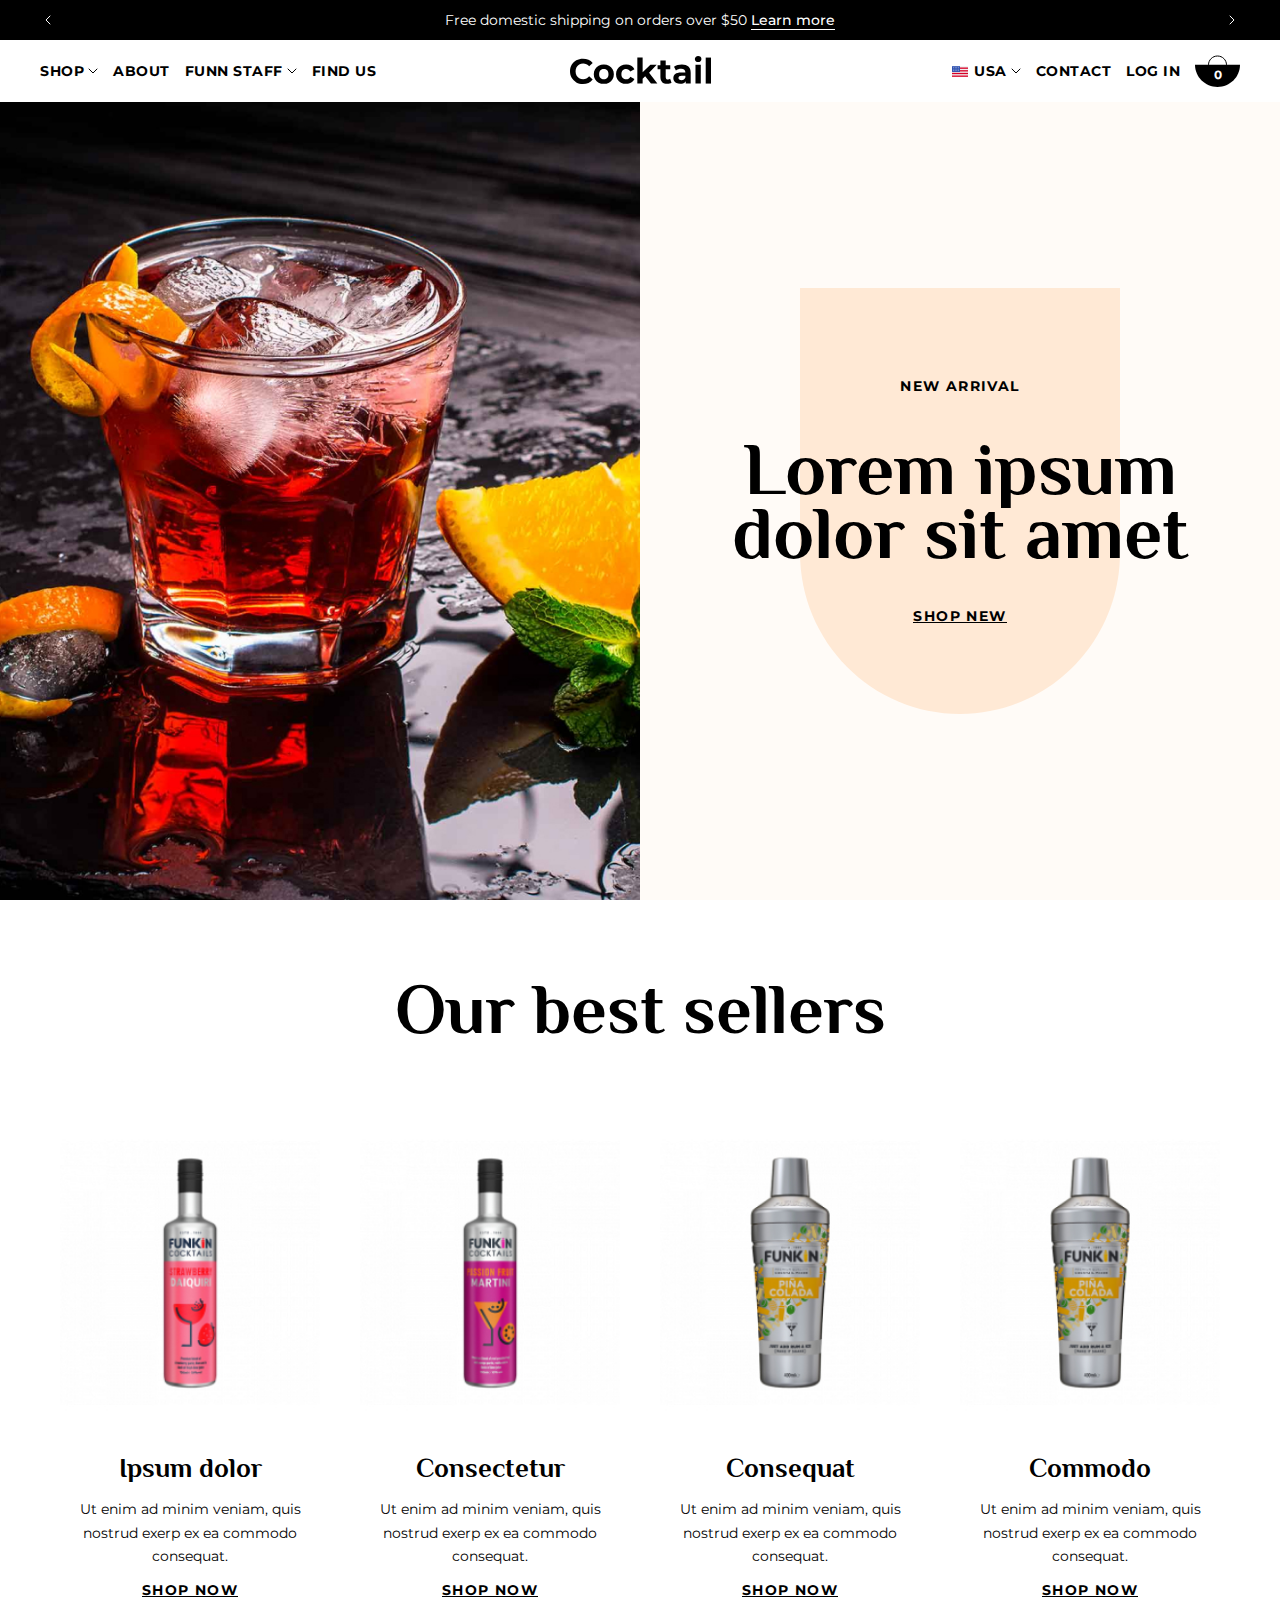
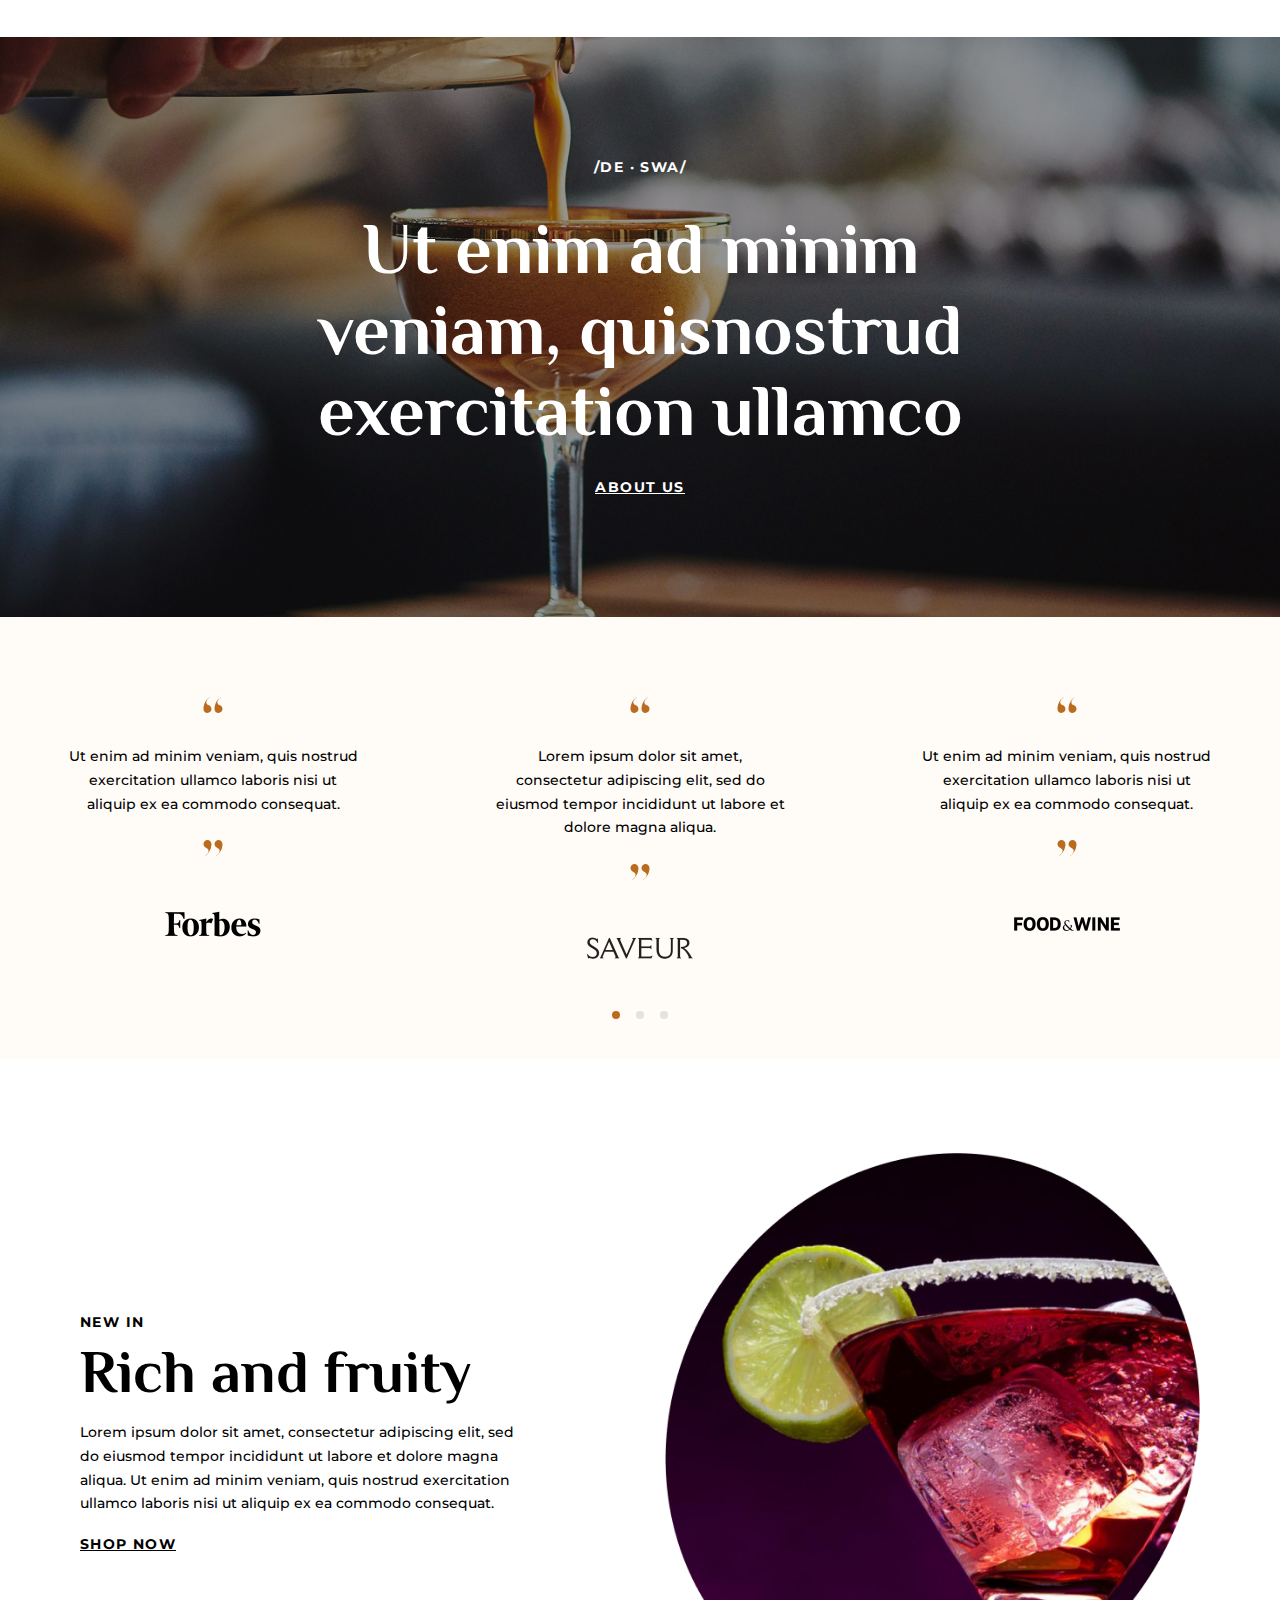
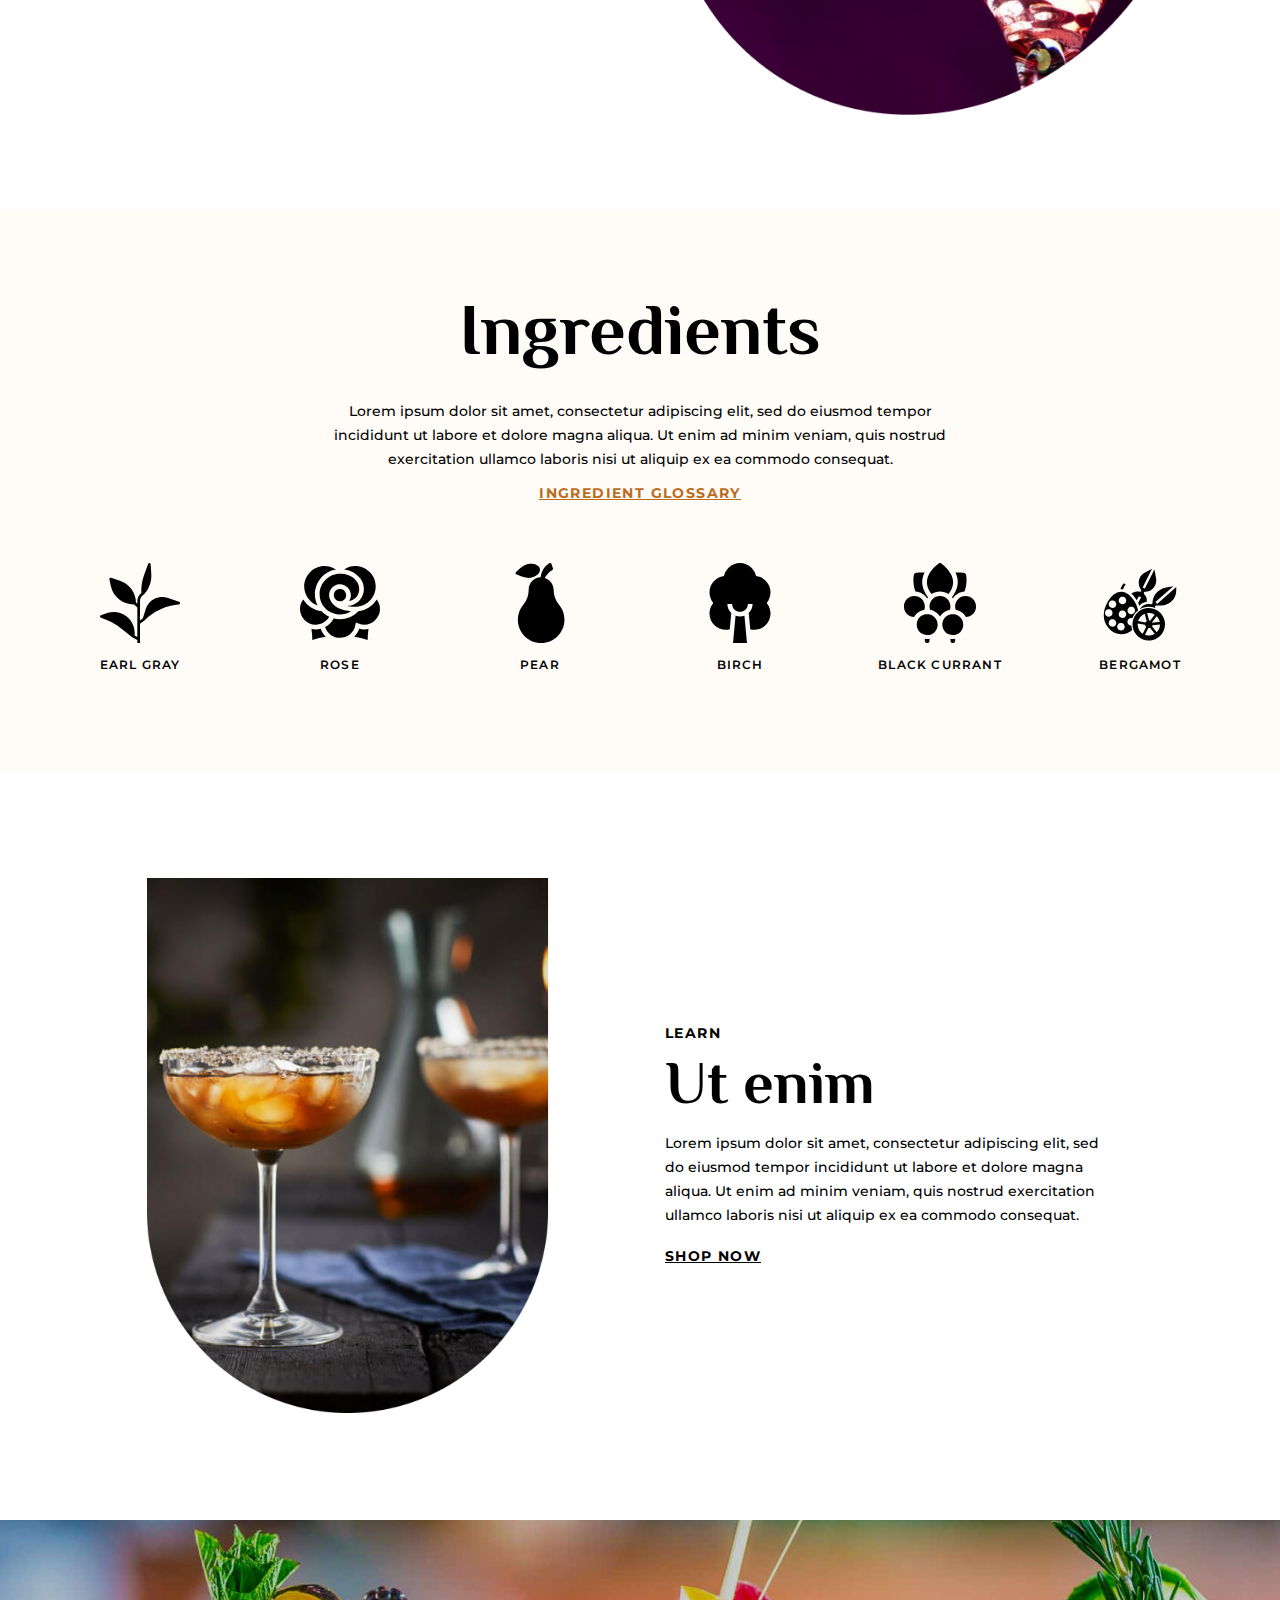
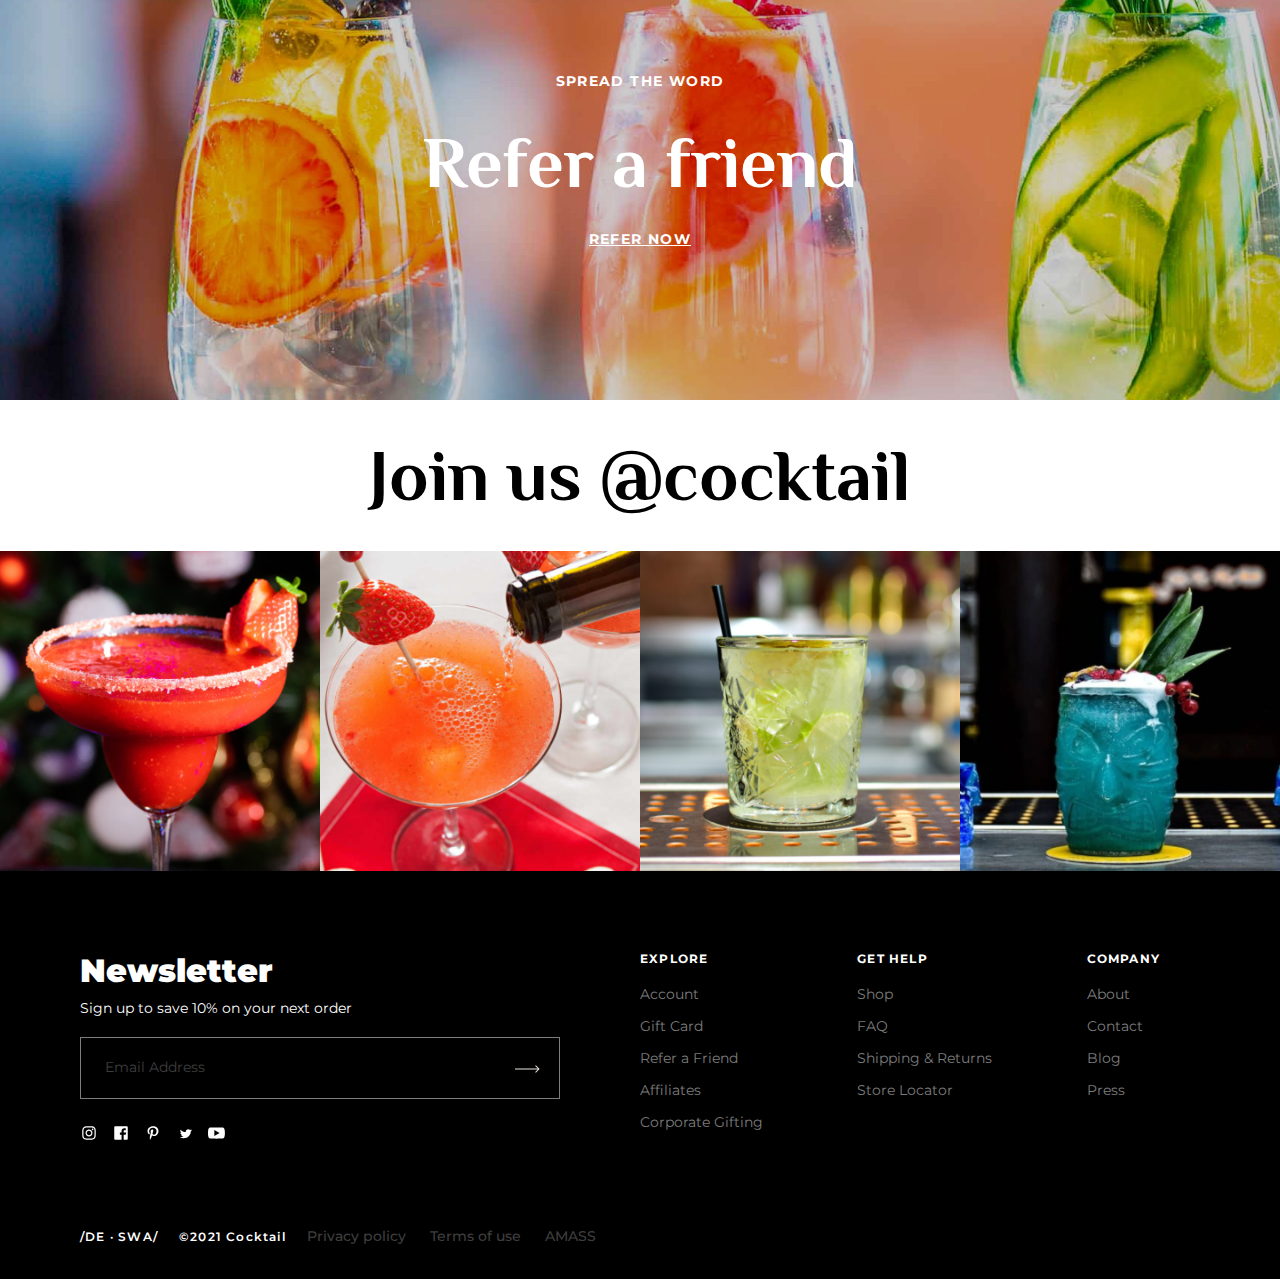
==== index.html @ e34db4f7 "first commit" ====
<!DOCTYPE html>
<html lang="en">
  <head>
    <meta charset="UTF-8" />
    <meta http-equiv="X-UA-Compatible" content="IE=edge" />
    <meta name="viewport" content="width=device-width, initial-scale=1.0" />
    <link rel="preconnect" href="https://fonts.googleapis.com" />
    <link rel="preconnect" href="https://fonts.gstatic.com" crossorigin />
    <link
      href="https://fonts.googleapis.com/css2?family=Montserrat:wght@400;500;600;700;900&display=swap"
      rel="stylesheet"
    />
    <link
      href="https://fonts.googleapis.com/css2?family=Philosopher:wght@700&display=swap"
      rel="stylesheet"
    />
    <link rel="stylesheet" href="/styles/home.css" />
    <title>Cocktail</title>
  </head>
  <body>
    <header>
      <!-- ANNOUNCEMENT -->
      <div class="announcement">
        <div class="announcement__container">
          <div class="announcement__larr">
            <img
              class="announcement__icon"
              src="/imgs/icons/larr.svg"
              loading="lazy"
              alt="left arror"
            />
          </div>
          <div class="announcement__title">
            Free domestic shipping on orders over $50
            <a class="announcement__link link link--underlined" href="#"
              >Learn more</a
            >
          </div>
          <div class="announcement__rarr">
            <img
              class="announcement__icon"
              src="/imgs/icons/rarr.svg"
              loading="lazy"
              alt="left arror"
            />
          </div>
        </div>
      </div>

      <!-- NAV -->
      <div class="nav nav__container">
        <input
          type="checkbox"
          name="nav__check"
          id="nav__check"
          class="nav__check"
        />
        <label for="nav__check" class="nav__hamburger"></label>
        <a href="/" class="nav__logo-link"
          ><img
            class="nav__logo"
            src="/imgs/nav_logo.svg"
            alt="nav logo"
            loading="lazy"
        /></a>
        <div class="nav__item nav__cart-mobile">
          <a href="#"><img src="/imgs/icons/bag.svg" loading="lazy" /></a>
          <span class="nav__bag-count">0</span>
        </div>

        <div class="nav__layer-blur"></div>
        <nav class="nav__bar">
          <ul class="nav__links">
            <li class="nav__item">
              <a href="/shop.html">
                Shop
                <img class="nav__dropdown" src="/imgs/icons/darr.svg" />
              </a>
            </li>
            <li class="nav__item"><a href="#">About</a></li>
            <li class="nav__item">
              <a href="#">
                Funn staff
                <img class="nav__dropdown" src="/imgs/icons/darr.svg" />
              </a>
            </li>
            <li class="nav__item"><a href="#">Find us</a></li>
          </ul>
          <ul class="nav__links">
            <li class="nav__item">
              <a href="#">
                <img
                  class="nav__flag"
                  src="/imgs/icons/usa.svg"
                  alt="flag usa"
                />
                Usa
                <img
                  class="nav__dropdown"
                  src="/imgs/icons/darr.svg"
                  alt="down arrow"
                />
              </a>
            </li>
            <li class="nav__item"><a href="#">Contact</a></li>
            <li class="nav__item"><a href="#">Log in</a></li>
            <li class="nav__item nav__item-bag">
              <a href="#"><img src="/imgs/icons/bag.svg" /></a>
              <span class="nav__bag-count">0</span>
            </li>
          </ul>
        </nav>
      </div>
    </header>
    <main>
      <!-- HERO -->
      <section class="hero hero__container">
        <div class="hero__img"></div>
        <div class="hero__rich-text">
          <!-- <div class="hero__shape"></div> -->
          <p class="text--small">New arrival</p>
          <h1 class="hero__title titles">Lorem ipsum dolor sit amet</h1>
          <a href="#" class="link--underlined text--small">Shop new</a>
        </div>
      </section>

      <!-- BEST SELLERS -->
      <section class="bsellers">
        <div class="bseller__container">
          <div class="bsellers__title titles">Our best sellers</div>
          <ul class="bsellers__list">
            <!-- <li class="bseller">
              <img
                src="/imgs/best-seller/bseller1.jpg"
                alt="best sellers"
                class="bseller__img"
              />
              <h3 class="bseller__title titles">Ipsum dolor</h3>
              <p class="bseller__desc">
                Ut enim ad minim veniam, quis nostrud exerp ex ea commodo
                consequat.
              </p>
              <a href="#" class="bseller__link link--underlined text--small"
                >Shop now</a
              >
            </li>
             -->
          </ul>
        </div>
      </section>

      <!-- ABOUT -->
      <section class="section-flex about">
        <p class="section-flex__sub text--small">/de · swa/</p>
        <h2 class="section-flex__title titles">
          Ut enim ad minim veniam, quisnostrud exercitation ullamco
        </h2>
        <a href="#" class="section-flex__link link--underlined text--small">
          About us
        </a>
      </section>

      <!-- TESTIMONIALS -->
      <section class="testimonials">
        <div class="testimonials__container">
          <ul class="testimonials__list">
            <!-- <li class="testimonial">
              <p class="testimonial__text">
                Ut enim ad minim veniam, quis nostrud exercitation ullamco
                laboris nisi ut aliquip ex ea commodo consequat.
              </p>
              <img
                class="testimonial__brand"
                src="/imgs/testimonials/forbes.png"
                alt="forbes logo"
                loading="lazy"
              />
            </li>
            -->
          </ul>
          <div class="testimonials__dots">
            <!-- <span class="testimonials__dot testimonials__dot--active"></span>
            <span class="testimonials__dot"></span> -->
          </div>
        </div>
      </section>

      <!-- NEW IN -->
      <section class="section-grid newin">
        <div class="section-grid__container">
          <div class="section-grid__subcontainer">
            <p class="section-grid__sub text--small">New in</p>
            <h2 class="section-grid__title titles">Rich and fruity</h2>
            <p class="section-grid__desc">
              Lorem ipsum dolor sit amet, consectetur adipiscing elit, sed do
              eiusmod tempor incididunt ut labore et dolore magna aliqua. Ut
              enim ad minim veniam, quis nostrud exercitation ullamco laboris
              nisi ut aliquip ex ea commodo consequat.
            </p>
            <a href="#" class="link--underlined text--small">Shop now</a>
          </div>
          <img
            src="/imgs/newin.jpg"
            alt="cocktail"
            class="section-grid__img"
            loading="lazy"
          />
        </div>
      </section>

      <!-- INGRIENTS -->
      <section class="ingredients">
        <div class="ingredients__container">
          <h2 class="ingredients__title titles">Ingredients</h2>
          <p class="ingredients__desc">
            Lorem ipsum dolor sit amet, consectetur adipiscing elit, sed do
            eiusmod tempor incididunt ut labore et dolore magna aliqua. Ut enim
            ad minim veniam, quis nostrud exercitation ullamco laboris nisi ut
            aliquip ex ea commodo consequat.
          </p>
          <a href="#" class="ingredients__link text--small link--underlined"
            >Ingredient glossary</a
          >
          <div class="ingredients__list">
            <div class="ingredient">
              <img
                src="/imgs/ingredients/earlgray.svg"
                alt="ingredient"
                class="ingredient__img"
              />
              <p class="ingredient__name">Earl gray</p>
            </div>
            <div class="ingredient">
              <img
                src="/imgs/ingredients/rose.svg"
                alt="ingredient"
                class="ingredient__img"
              />
              <p class="ingredient__name">Rose</p>
            </div>
            <div class="ingredient">
              <img
                src="/imgs/ingredients/pear.svg"
                alt="ingredient"
                class="ingredient__img"
              />
              <p class="ingredient__name">Pear</p>
            </div>
            <div class="ingredient">
              <img
                src="/imgs/ingredients/birch.svg"
                alt="ingredient"
                class="ingredient__img"
              />
              <p class="ingredient__name">Birch</p>
            </div>
            <div class="ingredient">
              <img
                src="/imgs/ingredients/currant.svg"
                alt="ingredient"
                class="ingredient__img"
              />
              <p class="ingredient__name">Black currant</p>
            </div>
            <div class="ingredient">
              <img
                src="/imgs/ingredients/bergamot.svg"
                alt="ingredient"
                class="ingredient__img"
              />
              <p class="ingredient__name">Bergamot</p>
            </div>
          </div>
        </div>
      </section>

      <!-- LEARN -->
      <section class="section-grid learn section-grid--reverse">
        <div class="section-grid__container">
          <div class="section-grid__subcontainer">
            <p class="section-grid__sub text--small">Learn</p>
            <h2 class="section-grid__title titles">Ut enim</h2>
            <p class="section-grid__desc">
              Lorem ipsum dolor sit amet, consectetur adipiscing elit, sed do
              eiusmod tempor incididunt ut labore et dolore magna aliqua. Ut
              enim ad minim veniam, quis nostrud exercitation ullamco laboris
              nisi ut aliquip ex ea commodo consequat.
            </p>
            <a href="#" class="link--underlined text--small">Shop now</a>
          </div>
          <img src="/imgs/learn.jpg" alt="cocktail" class="section-grid__img" />
        </div>
      </section>

      <!-- REFER -->
      <section class="section-flex refer">
        <p class="section-flex__sub text--small">Spread the word</p>
        <h2 class="section-flex__title titles">Refer a friend</h2>
        <a href="#" class="section-flex__link link--underlined text--small">
          Refer now
        </a>
      </section>

      <!-- JOIN US -->
      <section class="joinus">
        <div class="joinus__container">
          <div class="joinus__title titles">Join us @сocktail</div>
          <div class="joinus__gallery">
            <img
              class="joinus__img"
              src="/imgs/gallery/gallery1.jpg"
              alt="gallery image"
            />
            <img
              class="joinus__img"
              src="/imgs/gallery/gallery2.jpg"
              alt="gallery image"
            />
            <img
              class="joinus__img"
              src="/imgs/gallery/gallery3.jpg"
              alt="gallery image"
            />
            <img
              class="joinus__img"
              src="/imgs/gallery/gallery4.jpg"
              alt="gallery image"
            />
          </div>
        </div>
      </section>
    </main>

    <!-- FOOTER -->
    <footer class="footer">
      <div class="footer__container">
        <div class="footer__main">
          <div class="footer__column">
            <h2 class="footer__title">Newsletter</h2>
            <p class="footer__info">Sign up to save 10% on your next order</p>
            <form action="#" class="footer__form">
              <input
                type="text"
                name="email"
                id="email"
                class="footer__input"
                placeholder="Email Address"
              />
              <button type="submit" class="footer__submit">
                <img src="/imgs/icons/submit.svg" alt="arrow" />
              </button>
            </form>
            <ul class="footer__socials">
              <li class="footer__social">
                <a href="#">
                  <img
                    src="/imgs/icons/instagram.svg"
                    class="footer__social-logo"
                    alt="instagram logo="
                  />
                </a>
              </li>
              <li class="footer__social">
                <a href="#">
                  <img
                    src="/imgs/icons/facebook.svg"
                    class="footer__social-logo"
                    alt="facebooklogo="
                  />
                </a>
              </li>
              <li class="footer__social">
                <a href="#">
                  <img
                    src="/imgs/icons/pinterest.svg"
                    class="footer__social-logo"
                    alt="pinterest logo="
                  />
                </a>
              </li>
              <li class="footer__social">
                <a href="#">
                  <img
                    src="/imgs/icons/twitter.svg"
                    class="footer__social-logo"
                    alt="twitter logo="
                  />
                </a>
              </li>
              <li class="footer__social">
                <a href="#">
                  <img
                    src="/imgs/icons/youtube.svg"
                    class="footer__social-logo"
                    alt="youtube logo="
                  />
                </a>
              </li>
            </ul>
          </div>
          <div class="footer__divider"></div>
          <div class="footer__column">
            <h3 class="footer__column-name">Explore</h3>
            <ul class="footer__links">
              <li class="footer__link"><a href="#">Account</a></li>
              <li class="footer__link"><a href="#">Gift Card</a></li>
              <li class="footer__link"><a href="#">Refer a Friend</a></li>
              <li class="footer__link"><a href="#">Affiliates</a></li>
              <li class="footer__link"><a href="#">Corporate Gifting</a></li>
            </ul>
          </div>
          <div class="footer__divider"></div>
          <div class="footer__column">
            <h3 class="footer__column-name">Get help</h3>
            <ul class="footer__links">
              <li class="footer__link"><a href="#">Shop</a></li>
              <li class="footer__link"><a href="#">FAQ</a></li>
              <li class="footer__link"><a href="#">Shipping & Returns</a></li>
              <li class="footer__link"><a href="#">Store Locator</a></li>
            </ul>
          </div>
          <div class="footer__divider"></div>
          <div class="footer__column">
            <h3 class="footer__column-name">Company</h3>
            <ul class="footer__links">
              <li class="footer__link"><a href="#">About</a></li>
              <li class="footer__link"><a href="#">Contact</a></li>
              <li class="footer__link"><a href="#">Blog</a></li>
              <li class="footer__link"><a href="#">Press</a></li>
            </ul>
          </div>
        </div>
        <div class="footer__footer">
          <h3 class="footer__footer-title">
            /DE · SWA/ &nbsp; &nbsp; &copy;2021 Сocktail
          </h3>
          <ul class="footer__extra-links">
            <li class="footer__link"><a href="#">Privacy policy</a></li>
            <li class="footer__link"><a href="#">Terms of use</a></li>
            <li class="footer__link"><a href="#">AMASS</a></li>
          </ul>
        </div>
      </div>
    </footer>

    <script defer src="/scripts/index.js"></script>
  </body>
</html>
---- styles/home.css ----
@import url(/styles/base.css);
@import url(/styles/nav.css);
@import url(/styles/pages/home.css);
@import url(/styles/footer.css);
@import url(/styles/general.css);
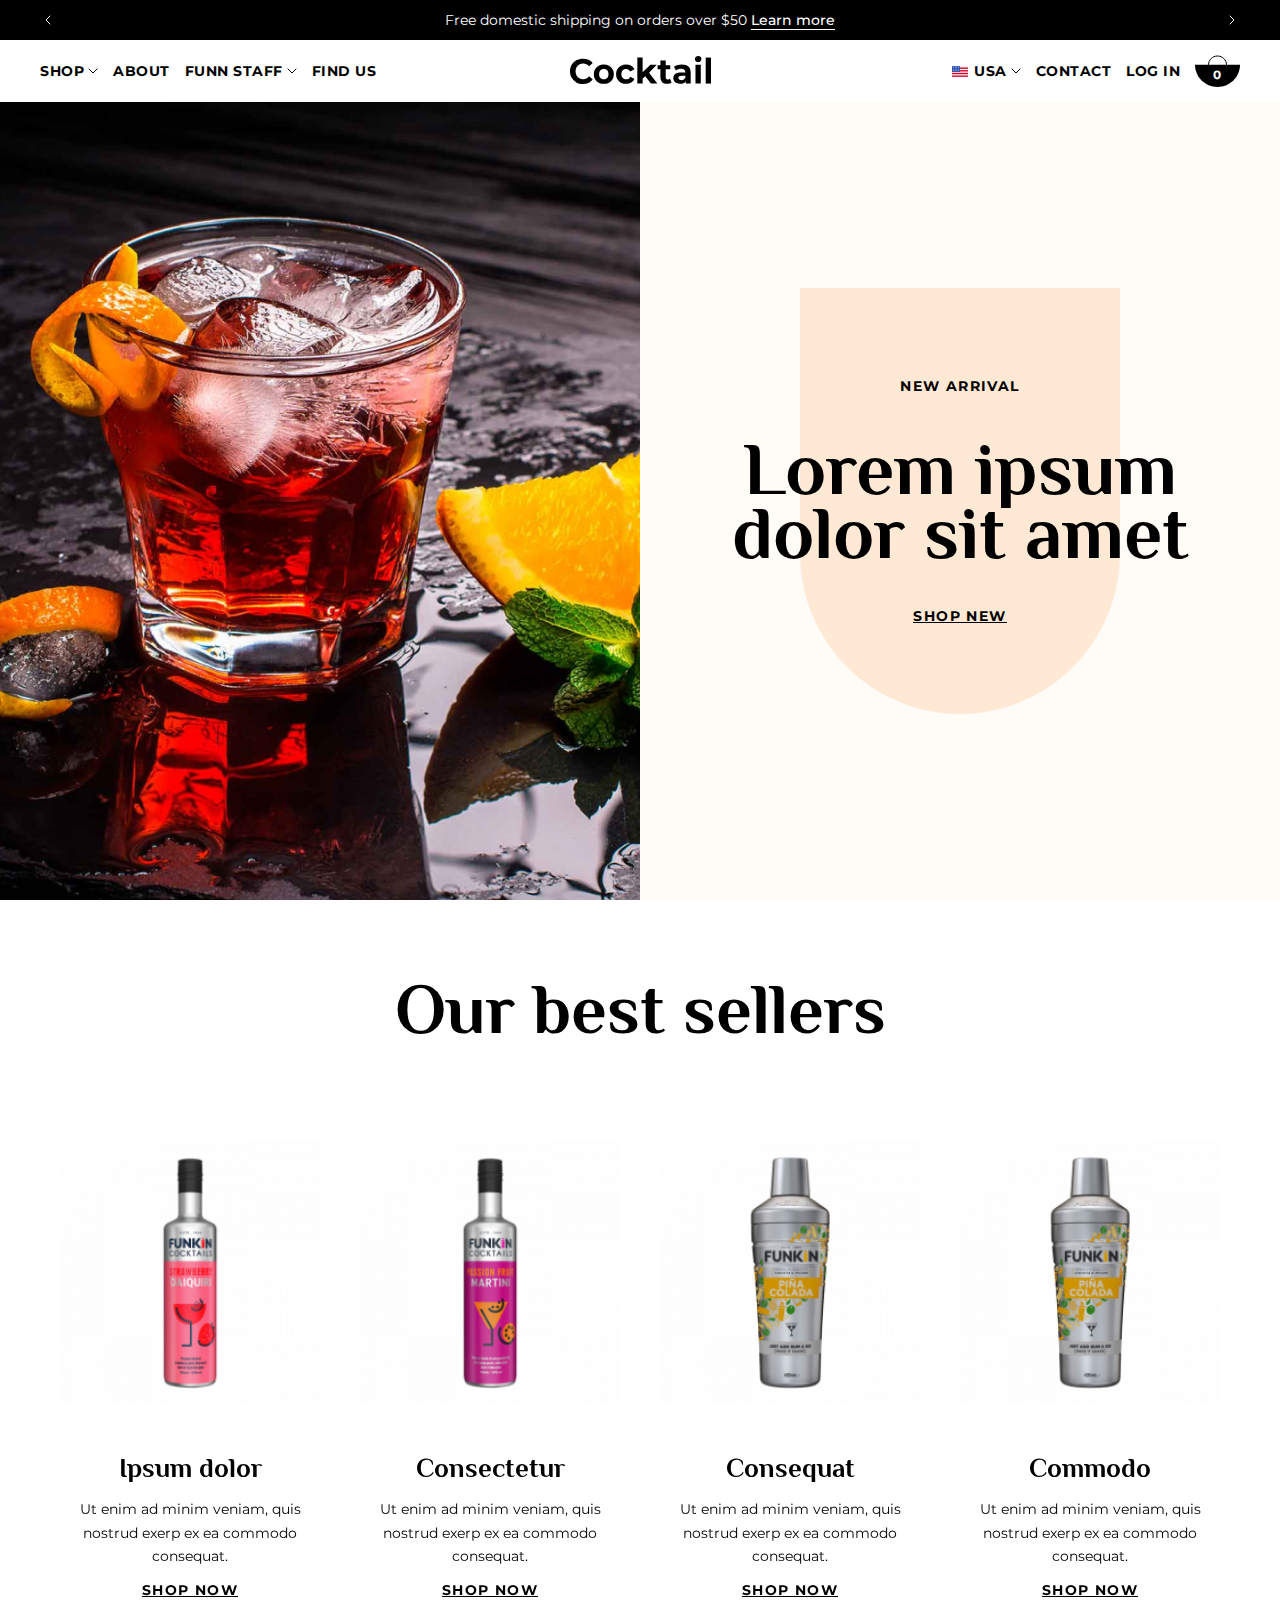
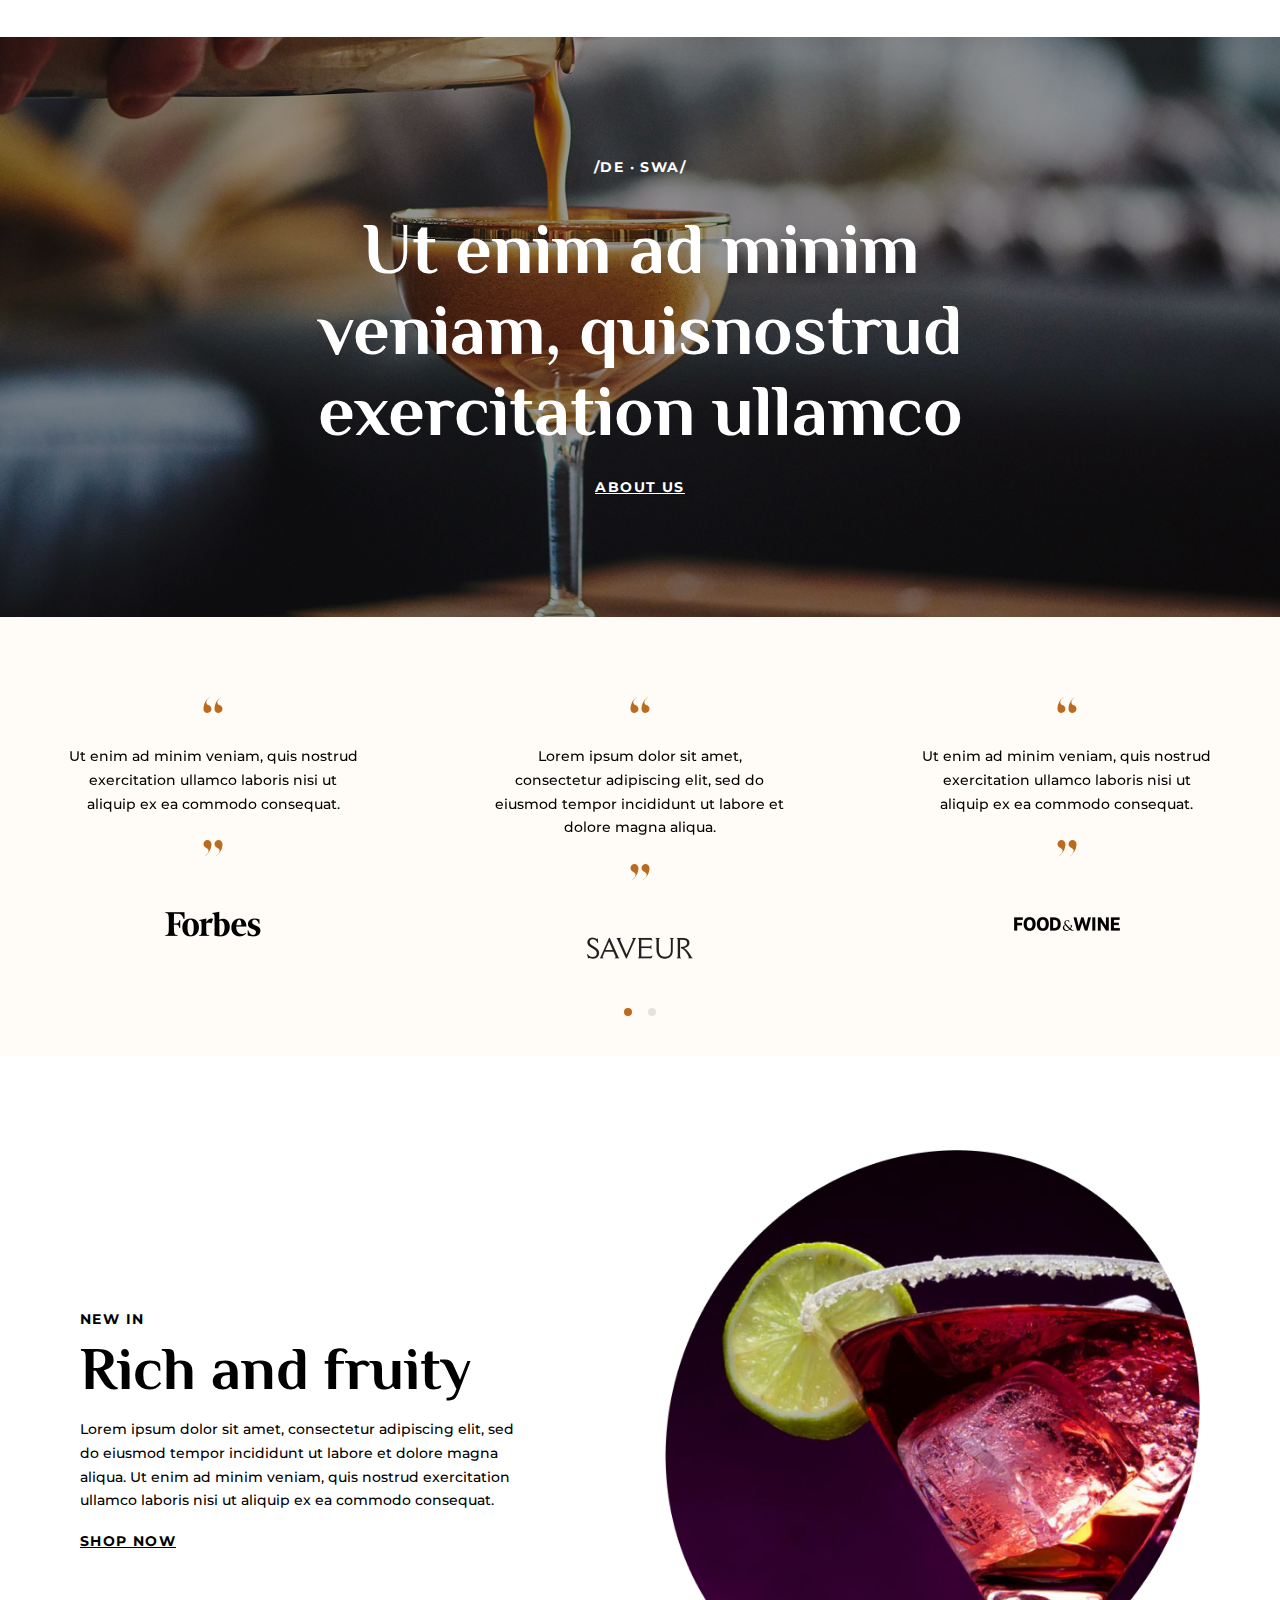
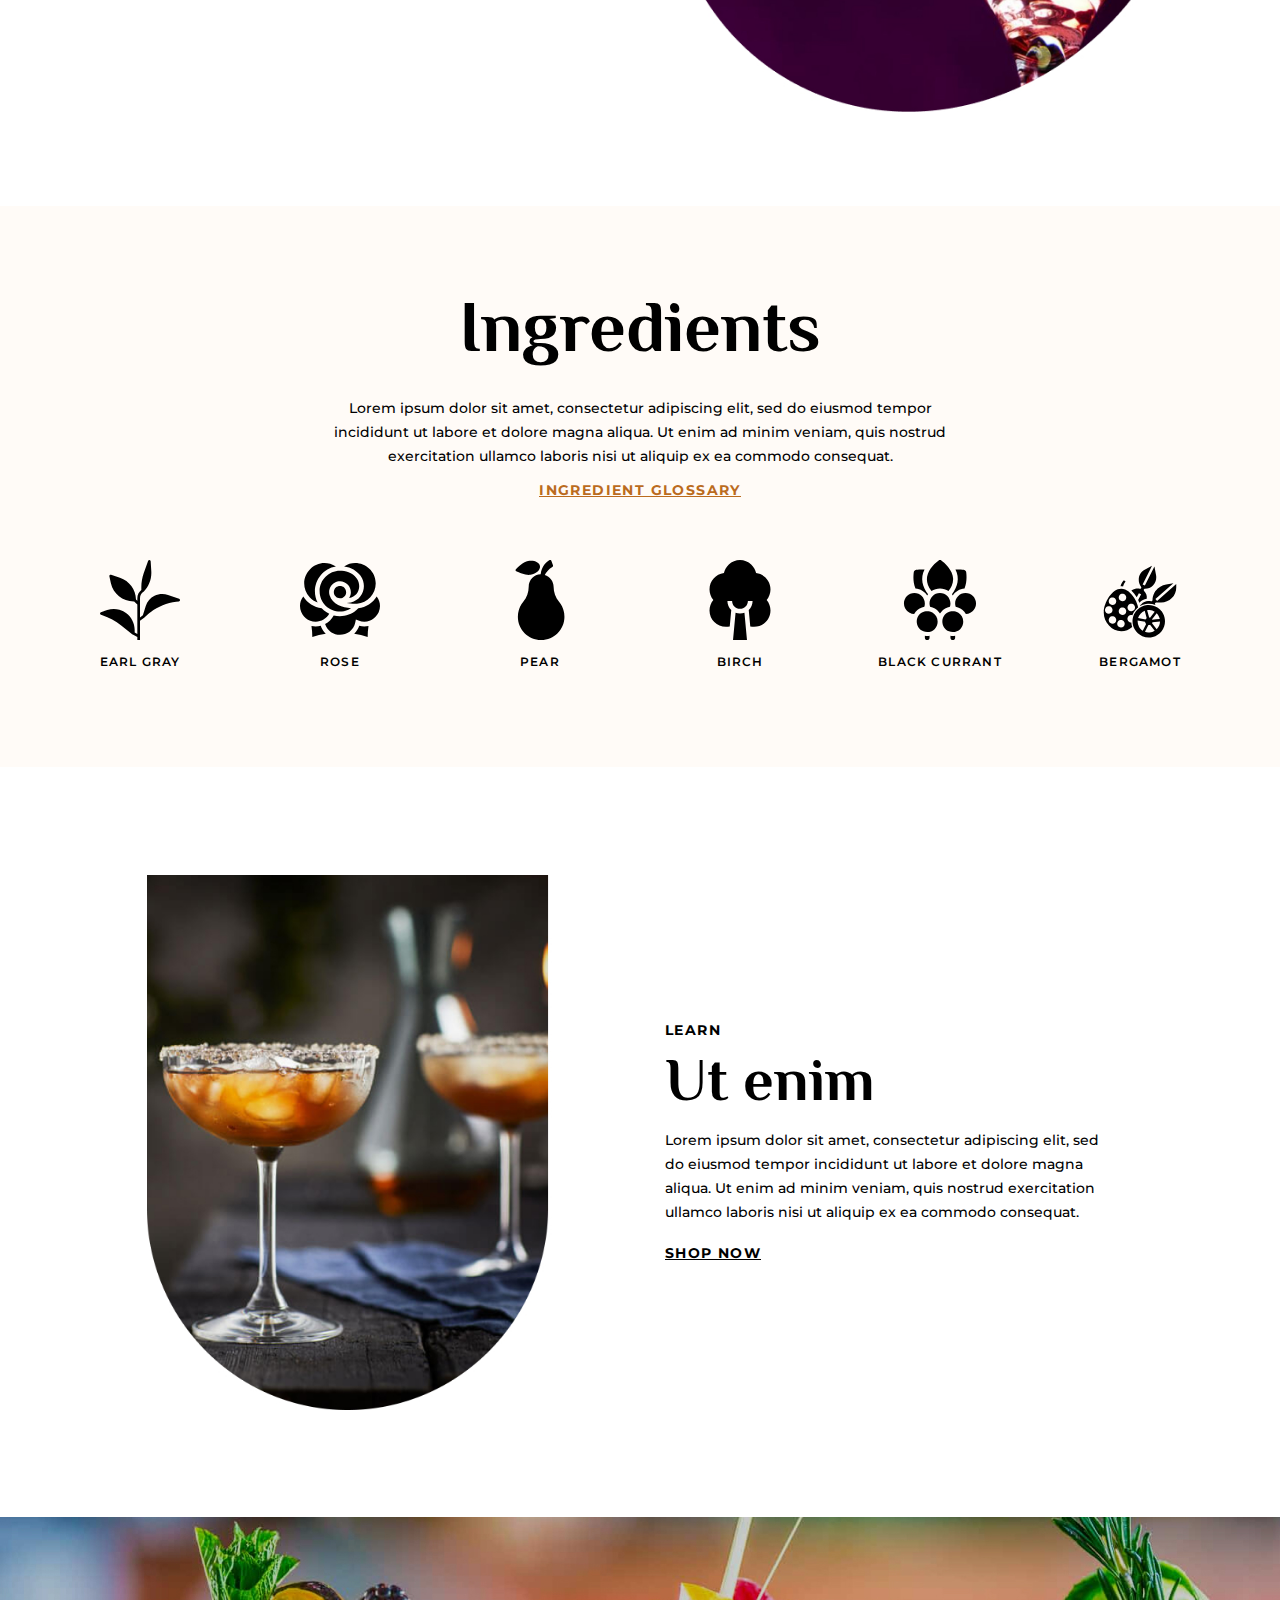
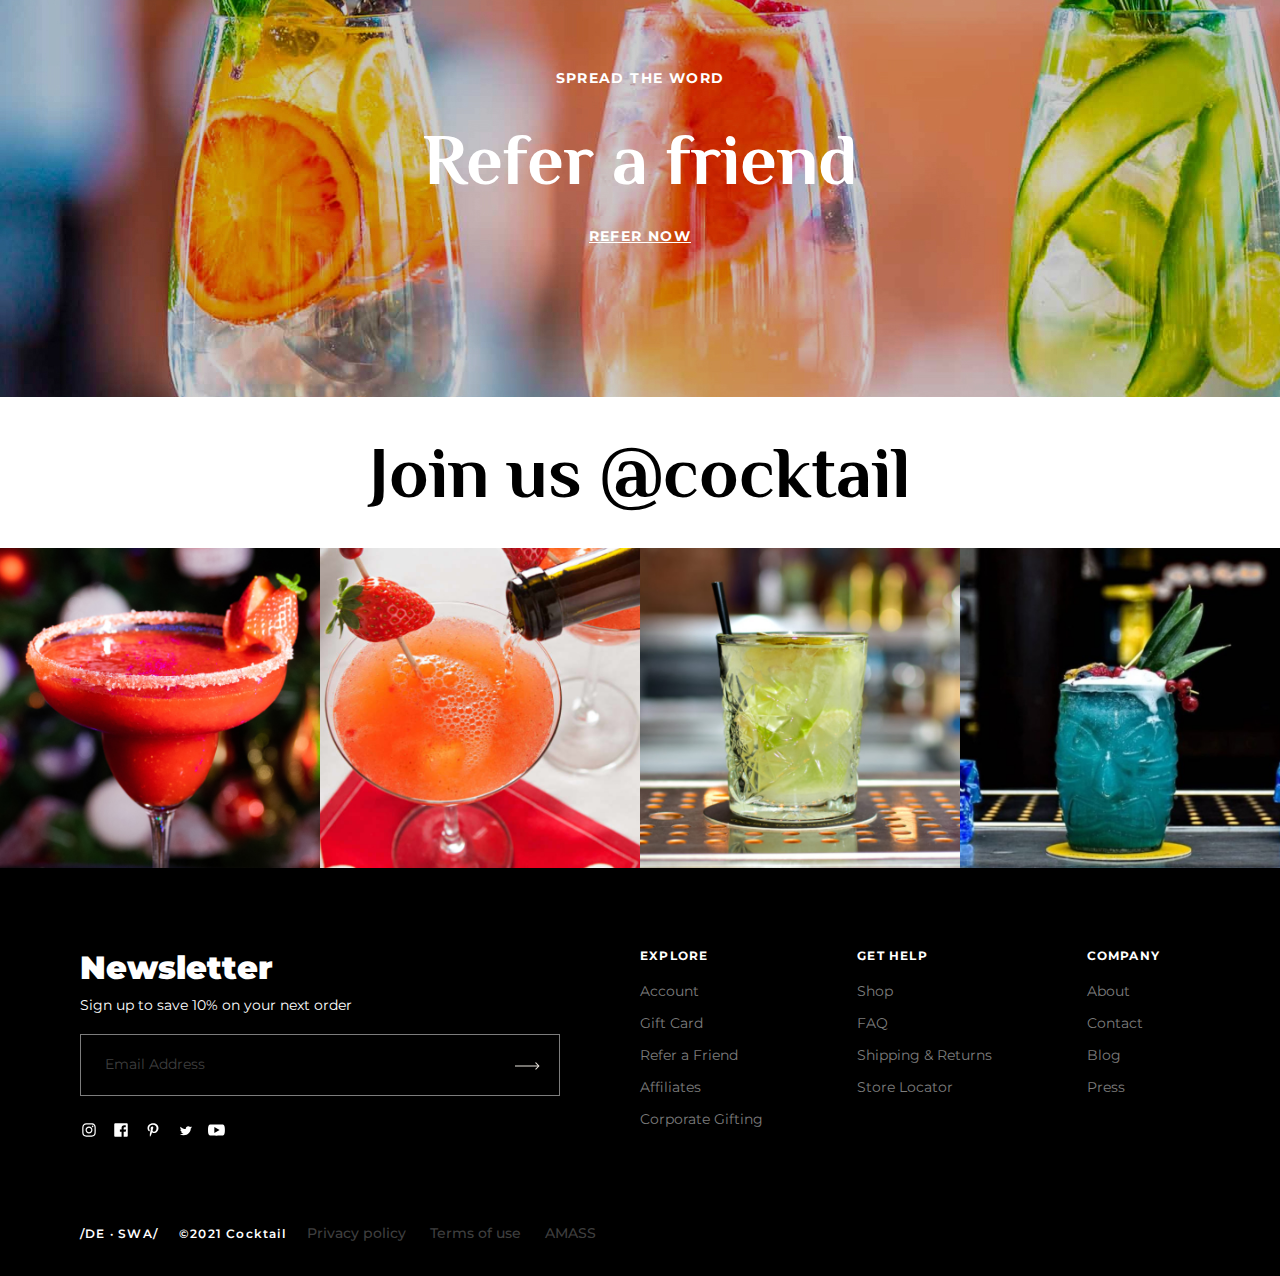
==== commit cdc46c40: "add slider" ====
--- a/index.html
+++ b/index.html
@@ -4,6 +4,7 @@
     <meta charset="UTF-8" />
     <meta http-equiv="X-UA-Compatible" content="IE=edge" />
     <meta name="viewport" content="width=device-width, initial-scale=1.0" />
+    <link rel="stylesheet" href="/styles/home.css" />
     <link rel="preconnect" href="https://fonts.googleapis.com" />
     <link rel="preconnect" href="https://fonts.gstatic.com" crossorigin />
     <link
@@ -14,7 +15,23 @@
       href="https://fonts.googleapis.com/css2?family=Philosopher:wght@700&display=swap"
       rel="stylesheet"
     />
-    <link rel="stylesheet" href="/styles/home.css" />
+    <script
+      src="https://cdnjs.cloudflare.com/ajax/libs/jquery/3.6.0/jquery.min.js"
+      crossorigin="anonymous"
+      referrerpolicy="no-referrer"
+    ></script>
+    <link
+      rel="stylesheet"
+      href="https://cdnjs.cloudflare.com/ajax/libs/OwlCarousel2/2.3.4/assets/owl.carousel.min.css"
+      crossorigin="anonymous"
+      referrerpolicy="no-referrer"
+    />
+    <script
+      src="https://cdnjs.cloudflare.com/ajax/libs/OwlCarousel2/2.3.4/owl.carousel.js"
+      crossorigin="anonymous"
+      referrerpolicy="no-referrer"
+    ></script>
+    <script type="module" src="/scripts/index.js"></script>
     <title>Cocktail</title>
   </head>
   <body>
@@ -25,7 +42,7 @@
           <div class="announcement__larr">
             <img
               class="announcement__icon"
-              src="/imgs/icons/larr.svg"
+              src="/imgs/icons/chevron-left.svg"
               loading="lazy"
               alt="left arror"
             />
@@ -39,7 +56,7 @@
           <div class="announcement__rarr">
             <img
               class="announcement__icon"
-              src="/imgs/icons/rarr.svg"
+              src="/imgs/icons/chevron-right.svg"
               loading="lazy"
               alt="left arror"
             />
@@ -64,8 +81,10 @@
             loading="lazy"
         /></a>
         <div class="nav__item nav__cart-mobile">
-          <a href="#"><img src="/imgs/icons/bag.svg" loading="lazy" /></a>
-          <span class="nav__bag-count">0</span>
+          <a href="/bag.html"
+            ><img src="/imgs/icons/bag.svg" loading="lazy" />
+            <span class="nav__bag-count">0</span>
+          </a>
         </div>
 
         <div class="nav__layer-blur"></div>
@@ -105,8 +124,10 @@
             <li class="nav__item"><a href="#">Contact</a></li>
             <li class="nav__item"><a href="#">Log in</a></li>
             <li class="nav__item nav__item-bag">
-              <a href="#"><img src="/imgs/icons/bag.svg" /></a>
-              <span class="nav__bag-count">0</span>
+              <a href="/bag.html"
+                ><img src="/imgs/icons/bag.svg" />
+                <span class="nav__bag-count">0</span>
+              </a>
             </li>
           </ul>
         </nav>
@@ -120,32 +141,25 @@
           <!-- <div class="hero__shape"></div> -->
           <p class="text--small">New arrival</p>
           <h1 class="hero__title titles">Lorem ipsum dolor sit amet</h1>
-          <a href="#" class="link--underlined text--small">Shop new</a>
+          <a href="/product.html" class="link--underlined text--small"
+            >Shop new</a
+          >
         </div>
       </section>
 
       <!-- BEST SELLERS -->
       <section class="bsellers">
         <div class="bseller__container">
-          <div class="bsellers__title titles">Our best sellers</div>
-          <ul class="bsellers__list">
-            <!-- <li class="bseller">
-              <img
-                src="/imgs/best-seller/bseller1.jpg"
-                alt="best sellers"
-                class="bseller__img"
-              />
-              <h3 class="bseller__title titles">Ipsum dolor</h3>
-              <p class="bseller__desc">
-                Ut enim ad minim veniam, quis nostrud exerp ex ea commodo
-                consequat.
-              </p>
-              <a href="#" class="bseller__link link--underlined text--small"
-                >Shop now</a
-              >
-            </li>
-             -->
-          </ul>
+          <div class="bsellers__header">
+            <button class="bsellers__prev">
+              <img src="/imgs/icons/larr-big.svg" alt="arrow" />
+            </button>
+            <div class="bsellers__title titles">Our best sellers</div>
+            <button class="bsellers__next">
+              <img src="/imgs/icons/rarr-big.svg" alt="arrow" />
+            </button>
+          </div>
+          <ul class="bsellers__list owl-carousel"></ul>
         </div>
       </section>
 
@@ -163,21 +177,7 @@
       <!-- TESTIMONIALS -->
       <section class="testimonials">
         <div class="testimonials__container">
-          <ul class="testimonials__list">
-            <!-- <li class="testimonial">
-              <p class="testimonial__text">
-                Ut enim ad minim veniam, quis nostrud exercitation ullamco
-                laboris nisi ut aliquip ex ea commodo consequat.
-              </p>
-              <img
-                class="testimonial__brand"
-                src="/imgs/testimonials/forbes.png"
-                alt="forbes logo"
-                loading="lazy"
-              />
-            </li>
-            -->
-          </ul>
+          <ul class="testimonials__list owl-carousel"></ul>
           <div class="testimonials__dots">
             <!-- <span class="testimonials__dot testimonials__dot--active"></span>
             <span class="testimonials__dot"></span> -->
@@ -347,7 +347,7 @@
                 placeholder="Email Address"
               />
               <button type="submit" class="footer__submit">
-                <img src="/imgs/icons/submit.svg" alt="arrow" />
+                <img src="/imgs/icons/rarr.svg" alt="arrow" />
               </button>
             </form>
             <ul class="footer__socials">
@@ -442,7 +442,5 @@
         </div>
       </div>
     </footer>
-
-    <script defer src="/scripts/index.js"></script>
   </body>
 </html>
--- a/styles/home.css
+++ b/styles/home.css
@@ -1,5 +1,7 @@
 @import url(/styles/base.css);
 @import url(/styles/nav.css);
+@import url(/styles/component/section-grid.css);
 @import url(/styles/pages/home.css);
+@import url(/styles/component/gallery.css);
 @import url(/styles/footer.css);
-@import url(/styles/general.css);+@import url(/styles/general.css);
